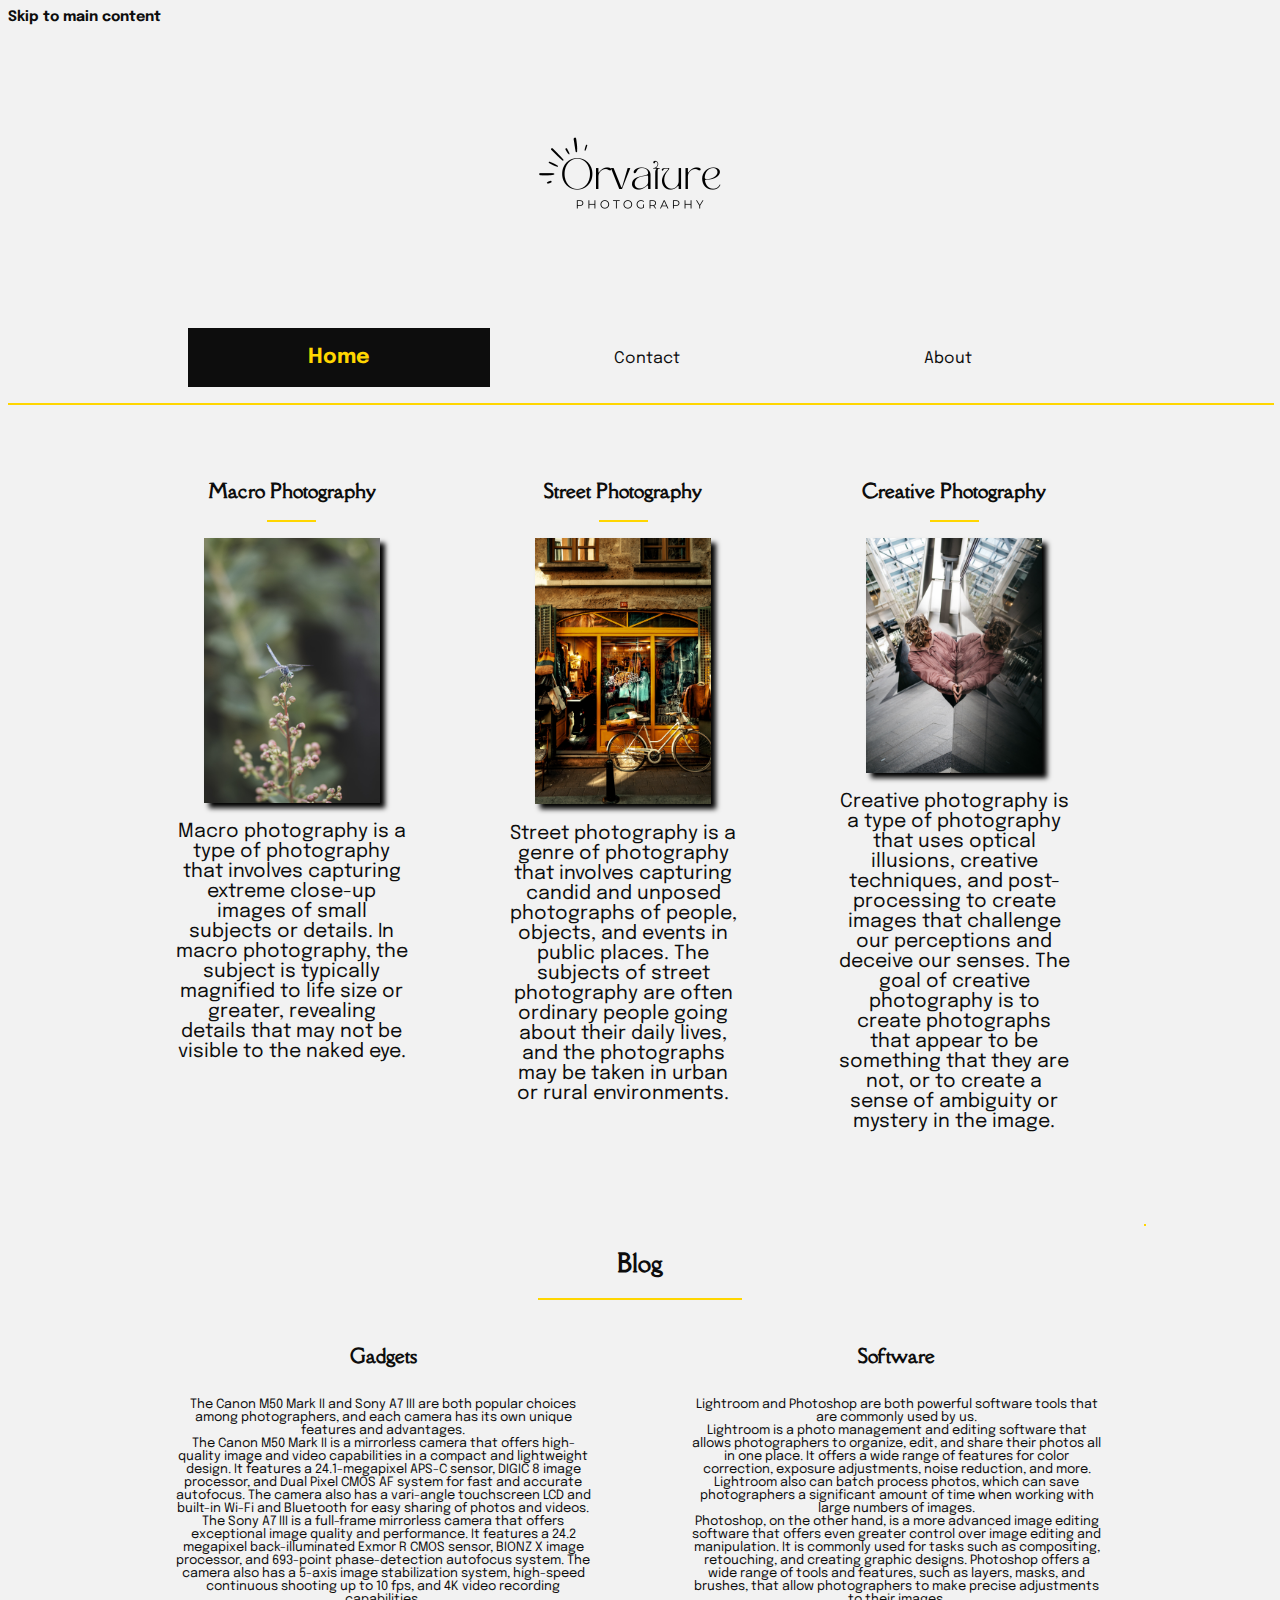
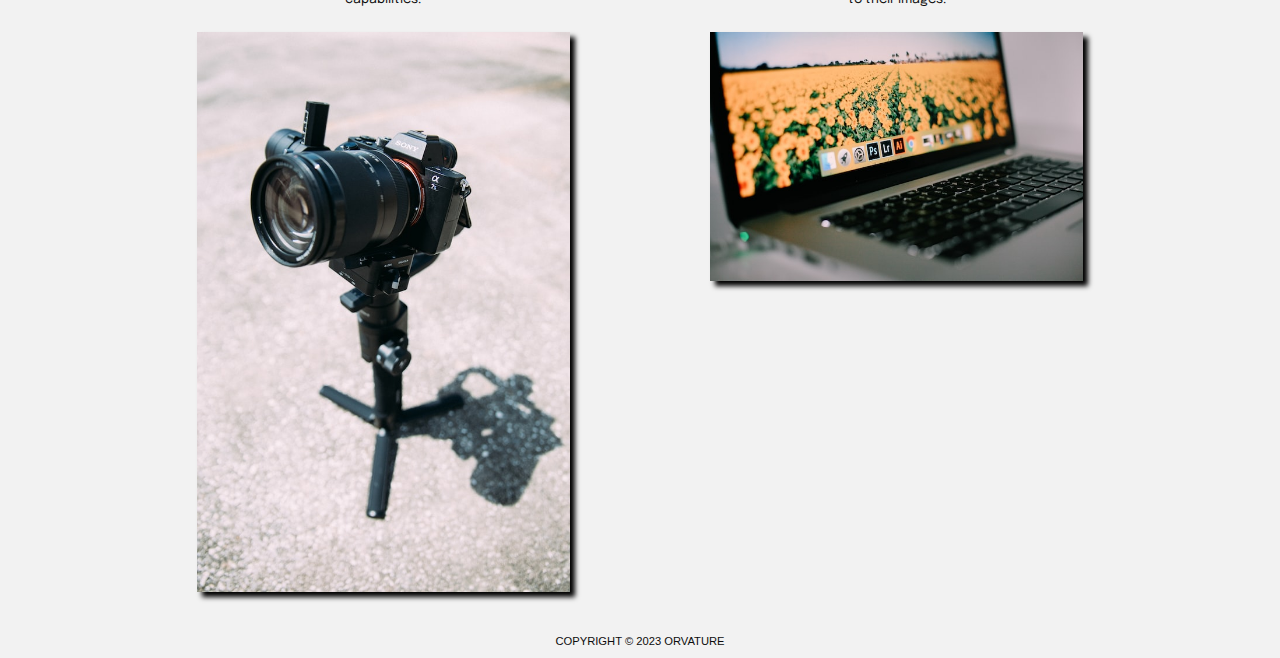
==== index.html @ 898dc538 "first commit" ====
<!DOCTYPE html>
<html lang="en">
<head>
    <meta charset="UTF-8">
    <meta http-equiv="X-UA-Compatible" content="IE=edge">
    <meta name="viewport" content="width=device-width, initial-scale=1.0">
    <title>Orvature</title>
    <!-- 
        link to google fonts
     -->
    <link rel="preconnect" href="https://fonts.googleapis.com">
    <link rel="preconnect" href="https://fonts.gstatic.com" crossorigin>
    <link href="https://fonts.googleapis.com/css2?family=Della+Respira&family=Epilogue:wght@100;200;300;400;500;600;700;800;900&display=swap" rel="stylesheet">
    <!-- 
        link to css file
     -->
    <link rel="stylesheet" href="css/main.css">
</head>
<body>
    <header role="banner">
        <!-- adds skip links -->
       <a href="#main-skip" class="skip">Skip to main content</a>
       <!-- adds wrapper to header part to center align content -->
       <div class="header_ container">
           <div class="header">
               <img class="logo" src="images/logo.png" alt="Orvature logo">
               <br>
               <div class="navigation_bar">
                   <!-- adds navigation menu for website -->
                   <nav role="menubar">
                       <ul>
                           <li role="menuitem"><a class="home" href="index.html">Home</a></li>
                           <li role="menuitem"><a href="contact.html">Contact</a></li>
                           <li role="menuitem"><a href="about.html">About</a></li>
                       </ul>
                   </nav>
               </div>
           </div>
       </div>
       <hr>
   </header>
   <main role="banner">
        <!-- adds wrapper to main content part to center align content -->
        <div class="main_container">
            <div class="photography" id="main-skip">
                <div class="macro photos">
                    <h2>Macro Photography</h2> <hr>
                   <!-- adding images which are responsive to screen size -->
                    <picture>
                        <source media="(min-width: 960px)" srcset="images/macroinsect.jpg">
                        <source media="(max-width: 960px)" srcset="images/macroinsect50w.jpg">
                        <img src="images/macroinsect.jpg" alt="images of macro photography">
                    </picture>
                    <p>Macro photography is a type of photography that involves capturing extreme close-up images of small subjects or details. In macro photography, the subject is typically magnified to life size or greater, revealing details that may not be visible to the naked eye.</p>
                </div>
                <div class="street photos">
                    <h2>Street Photography</h2> <hr>
                   <!-- adding images which are responsive to screen size -->
                    <picture>
                        <source media="(min-width: 960px)" srcset="images/street1.jpg">
                        <source media="(max-width: 960px)" srcset="images/street1_50w.jpg">
                        <img src="images/street1.jpg" alt="image of street photography">
                    </picture>
                    <p>Street photography is a genre of photography that involves capturing candid and unposed photographs of people, objects, and events in public places. The subjects of street photography are often ordinary people going about their daily lives, and the photographs may be taken in urban or rural environments.</p>
                </div>
                <div class="creative photos">
                    <h2>Creative Photography</h2> <hr>
                   <!-- adding images which are responsive to screen size -->
                    <picture>
                        <source media="(min-width: 960px)" srcset="images/creative2.jpg">
                        <source media="(max-width: 960px)" srcset="images/creative2_50w.jpg">
                        <img src="images/creative2.jpg" alt="image of creative photography">
                    </picture>
                    <p>Creative photography is a type of photography that uses optical illusions, creative techniques, and post-processing to create images that challenge our perceptions and deceive our senses. The goal of creative photography is to create photographs that appear to be something that they are not, or to create a sense of ambiguity or mystery in the image.</p>
                </div>
                <hr id="blog_hr">
            </div>
            <h2 id="blog_title">Blog</h2>
            <hr>
                <div class="blog">
                    <div class="gadgets">                    
                        <h3>Gadgets</h3>
                        <p>The Canon M50 Mark II and Sony A7 III are both popular choices among photographers, and each camera has its own unique features and advantages. <br>
                            The Canon M50 Mark II is a mirrorless camera that offers high-quality image and video capabilities in a compact and lightweight design. It features a 24.1-megapixel APS-C sensor, DIGIC 8 image processor, and Dual Pixel CMOS AF system for fast and accurate autofocus. The camera also has a vari-angle touchscreen LCD and built-in Wi-Fi and Bluetooth for easy sharing of photos and videos. <br>
                            The Sony A7 III is a full-frame mirrorless camera that offers exceptional image quality and performance. It features a 24.2 megapixel back-illuminated Exmor R CMOS sensor, BIONZ X image processor, and 693-point phase-detection autofocus system. The camera also has a 5-axis image stabilization system, high-speed continuous shooting up to 10 fps, and 4K video recording capabilities.
                        </p>
                        <img src="images/a7iii.jpg" alt="photo of sony">
                    </div>
                    <div class="softwares">
                        <h3>Software</h3>
                        <p>Lightroom and Photoshop are both powerful software tools that are commonly used by us. <br>
                            Lightroom is a photo management and editing software that allows photographers to organize, edit, and share their photos all in one place. It offers a wide range of features for color correction, exposure adjustments, noise reduction, and more. Lightroom also can batch process photos, which can save photographers a significant amount of time when working with large numbers of images. <br>
                            Photoshop, on the other hand, is a more advanced image editing software that offers even greater control over image editing and manipulation. It is commonly used for tasks such as compositing, retouching, and creating graphic designs. Photoshop offers a wide range of tools and features, such as layers, masks, and brushes, that allow photographers to make precise adjustments to their images.
                        </p>
                        <img src="images/adobe.jpg" alt="photo of adobe">   
                    </div>


                </div>
        </div>
    </main>
   <footer role="banner">
    <!-- adds wrapper to footer part to center align content -->
    <div class="footer_conatiner">
        <div class="foot">
            <p>COPYRIGHT © 2023 ORVATURE </p>
        </div>
    </div>
</footer>
</body>
</html>
---- css/main.css ----
/* basic style for whole website  */
body{
    font-family: 'Epilogue', sans-serif;
    color: #0d0d0d;
    background-color: #f2f2f2;
}

/* 
fonts used :

font-family: 'Della Respira', serif;
font-family: 'Epilogue', sans-serif;
 */

.header_container{
    width: 100%;
    margin: auto;
    justify-content: center;
}

.navigation_bar {
    width: 100%;
    text-align: center;
}

.logo{
    width: 35%;
    padding-top: 20px;
    margin-left: auto;
    margin-right: auto;
    display: block;
}

ul{
    padding: 0%;
}

.navigation_bar ul li{
    list-style-type: none;
}

.navigation_bar a {
    color: #0d0d0d;
    display: block;
    padding: 15px;
    text-decoration: none;
    font-family: 'Epilogue', sans-serif;
    transition: 0.25s ease-in-out;
}

.navigation_bar a:hover {
    color: #FFD600;
    font-size: 1.2rem;
    
}

.navigation_bar a.home{
    background-color: #0d0d0d;
    color: #FFD600;
    font-weight: 700;
}

/* customsing skip links for screen reader */
.skip {
    left: -10000px;
    top: auto;
    width: 1px;
    height: 1px;
    text-decoration: none;
    color: #0d0d0d;
    font-weight: 700;
    font-size: 0.9rem;
}

.skip:focus {
    position: static;
    width: auto;
    height: auto;
}

.foot{
    font-family: 'Gill Sans', 'Gill Sans MT', Calibri, 'Trebuchet MS', sans-serif;
    font-weight: 100;
    text-align: center;
    font-size: 0.7rem;
    padding-top: 2rem;
}

/* home page */

.photos picture img{
    width: 75%;
    margin-top: 1rem;
    margin: 1rem auto auto auto;
    justify-content: center;
    display: flex;
    box-shadow: 5px 5px 5px black;
}

.blog img{
    width: 75%;
    margin-top: 1rem;
    margin: 1rem auto auto auto;
    justify-content: center;
    display: flex;
    box-shadow: 5px 5px 5px black;
}

.photos,.blog h2,h3{
    text-align: center;
}

.photos,.blog p{
    display: block;
    top: 10%;
    bottom: 10%;
    padding: 2.5rem;
    text-align: center;
}

h1,h2,h3,h4,h5,h6{
    font-family: 'Della Respira', serif;
}

.photos,.blog p{
    text-align: center;
    font-size: 0.8rem;
}

header hr{
    margin: 1rem 0;
    width: 100%;
}

#blog_title{
    text-align: center;
}

.blog h3{
    padding-top: 1.5rem;
}

.blog p{
    padding: 10px 40px;
}
hr{
    border: 1px solid #FFD600;
    margin: auto;
    width: 20%;
    justify-content: center;
    display: flex;
}


/* contact page */

.contactbox {
    width: 100%;
    font-weight: 600;
    font-size: 1.2rem;

}

.forminput {
    width: 99.5%;
    height: 1.5rem;
    font-size: 18px;
}

.forminput:focus{
    background-color: #fbffff;
    color: black;
}

.formmessageinput:focus{
    background-color: #fbffff;
    color: black;
}

.formmessageinput {
    width: 99.5%;
    font-size: 18px;
    height: 5rem;
}

.formbutton {
    color: #FFD600;
    background-color: #0D0D0D;
    font-family: 'Gill Sans', 'Gill Sans MT', Calibri, 'Trebuchet MS', sans-serif;
    margin: 0.7rem;
    border: 1px solid transparent;
    padding: 0.1rem 1rem;
    font-size: 1.1rem;
    font-weight: 600;
    border-radius: 0.3rem;
    transition: ease-in-out 0.5s;
}

.formbutton:hover{
    translate: x-axis 5rem;
    padding: 0.5rem 1rem;
    font-size: 1.5rem;
    border-radius: 1.6rem;
}
 

.formbutton:active{
    background-color: #FFD600;
    color: #0d0d0d;
}

.contactbox{
    position: relative;
}

.formbutton{
    position: absolute;
    margin-left: 40%;
    transform: translateY(-50%);
    transform: translateY(-50%);
}

/* about us  page */
 
.ceo{
    justify-content: center;
    display: flex;
}

 .ceo img{
    width: 75%;
    box-shadow: 5px 5px 5px black;
}

#aboutush2{
    text-align: center;
}

.ceo_bio{
    display: block;
    top: 10%;
    bottom: 10%;
    padding: 2.5rem;
    text-align: center;
}
 

 

@media screen and (min-width: 960px) {
    /* resizing logo */
    .logo{
        width: 250px;
    }

    /* aligning navbar to right */
    header{
        justify-content: space-between;
        margin: auto;
    }

    .navigation_bar {
        text-align: center;
    }

    .navigation_bar ul li {
        display: inline-block;
        text-decoration: none;
        justify-content: space-between;
        margin: auto;
    }

    .navigation_bar a {
        padding: 1.2rem 7.5rem;
    }

    
    .navigation_bar a.home {
        font-weight: 700;
        font-size: 1.3rem;
    }

    /* aligning content in header with wraper */
    .header_container{
        width: 84%;
        margin: auto;
        justify-content: center;
    }

    /* aligning content in main and footer with wraper */
    .main_container,.footer_container{
        width: 80%;
        margin: auto;
        justify-content: center;
    }

    .macro{ grid-area: p1}
    .street{ grid-area: p2;}
    .creative{ grid-area: p3;}
    #blog_hr{grid-area: h1}
    .gadgets{grid-area: b1;}
    .softwares{grid-area: b2;}

    .photography{
        display: grid;
        grid-template-columns: repeat(6,1fr);
        grid-template-areas: 
        'p1 p1 p2 p2 p3 p3'
        ;
        gap: 1rem;
    }

    .blog{
        display: grid;
        grid-template-columns: repeat(6,1fr);
        grid-template-areas: 
        'b1 b1 b1 b2 b2 b2'
        ;
        gap: 1rem;
    }

    .photos p{
        font-size: 1.2rem;
    }


    /* 
    adds style to contact page
    */

    /* conatct page */
    .details{ grid-area: u1}
    .location{ grid-area: f1}
    .conatctbox{ grid-area: f2;}

    .contact{
        display: grid;
        grid-template-columns: repeat(2,1fr); 
        grid-template-rows: repeat(2,1fr);
        grid-template-areas: 
        'f1 f2'
        'u1 u1'
        ;
        gap: 1rem;
    }

    /* 
    adds style to about page
    */



    .ceo_bio{ grid-area: g1;}
    .ceo{ grid-area: g2;}
    .ceo img{
        height: fit-content;
    }
    
    
    .photographer{
        display: grid;
        grid-template-columns: repeat(2,1fr);
        grid-template-areas: 'g1 g2';
        gap: 1rem;
        font-size: 1.1rem;
    }

    /* 
    adding animations
     */

    .ceo_bio p::before {  
        transform: scaleX(0);
        transform-origin: bottom right;
      }
      
    .ceo_bio p:hover::before {
        transform: scaleX(1);
        transform-origin: bottom left;
      }
      
    .ceo_bio p::before {
        content: " ";
        display: block;
        position: absolute;
        top: 0; right: 0; bottom: 0; left: 0;
        inset: 0 0 0 0;
        background: #FFD600;
        z-index: -1;
        transition: transform .4s ease;
      }
      
    .ceo_bio p{
        position: relative;
      }
    
      }
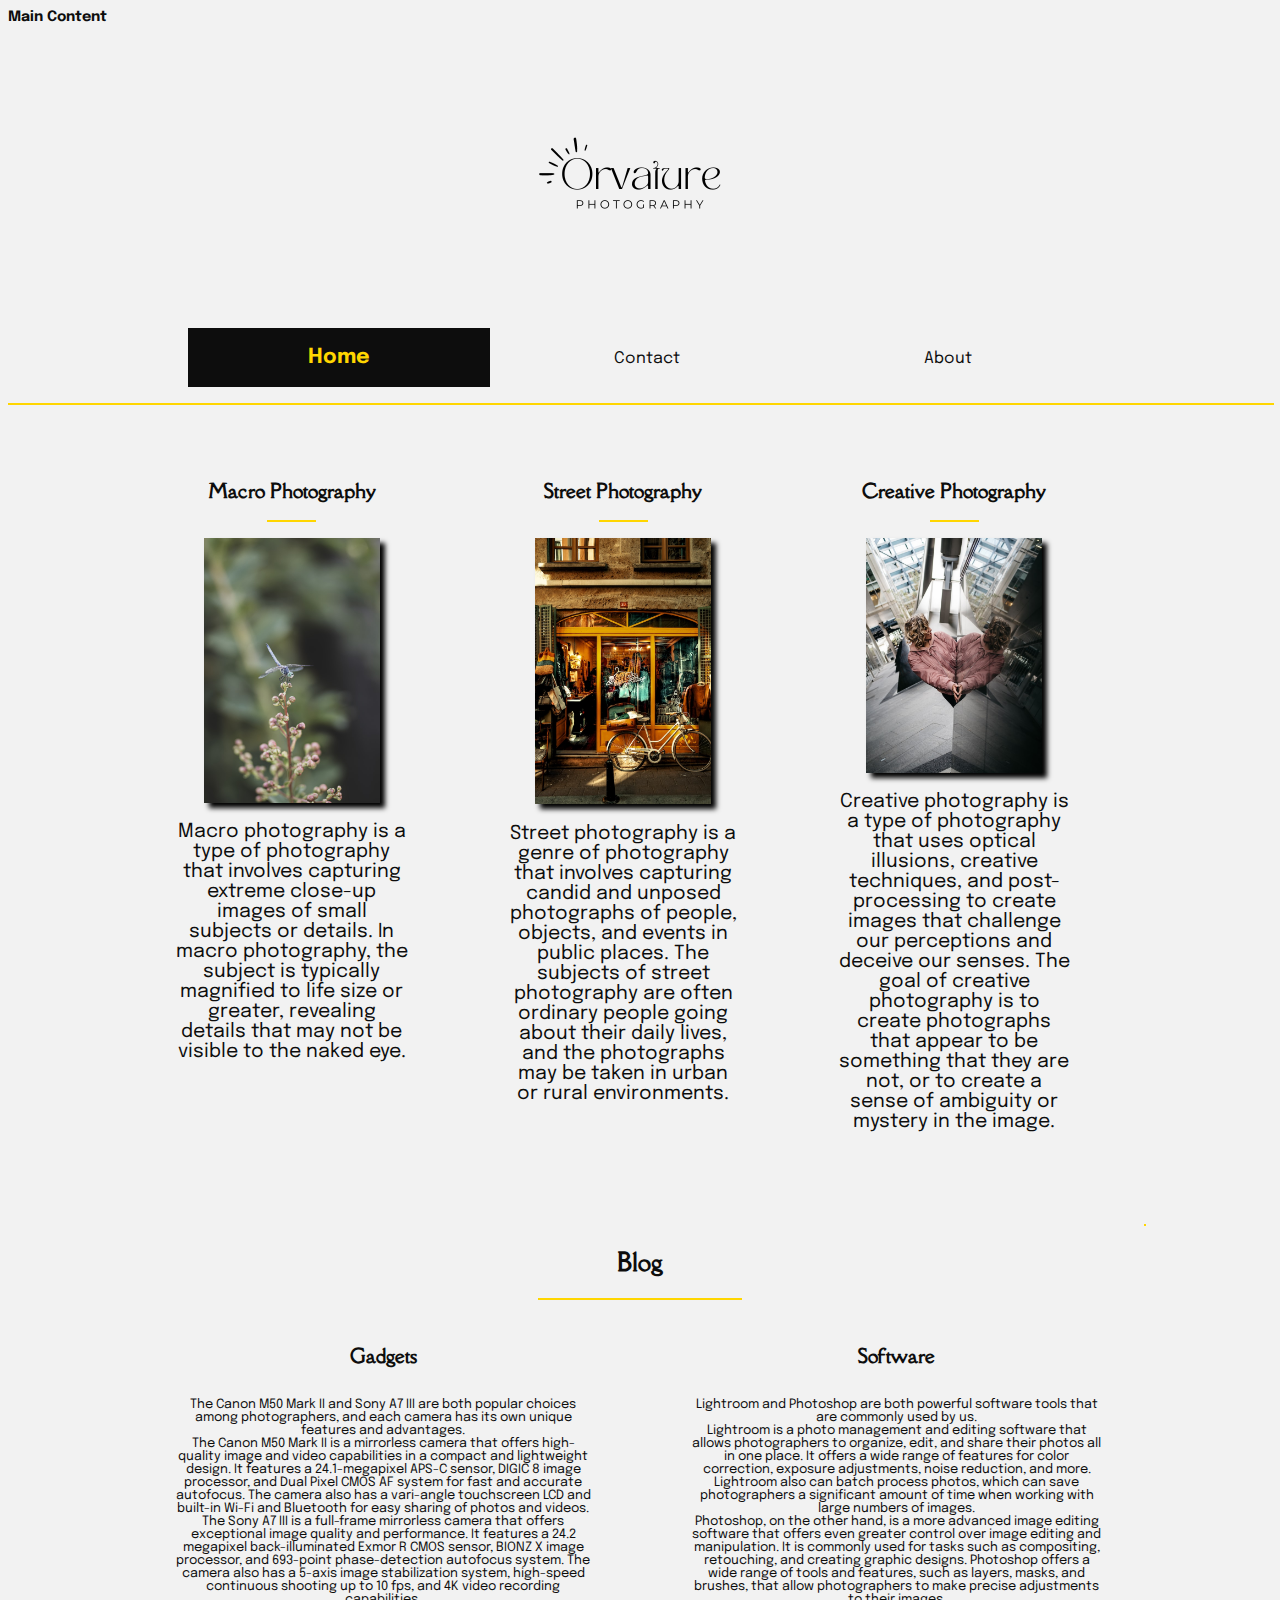
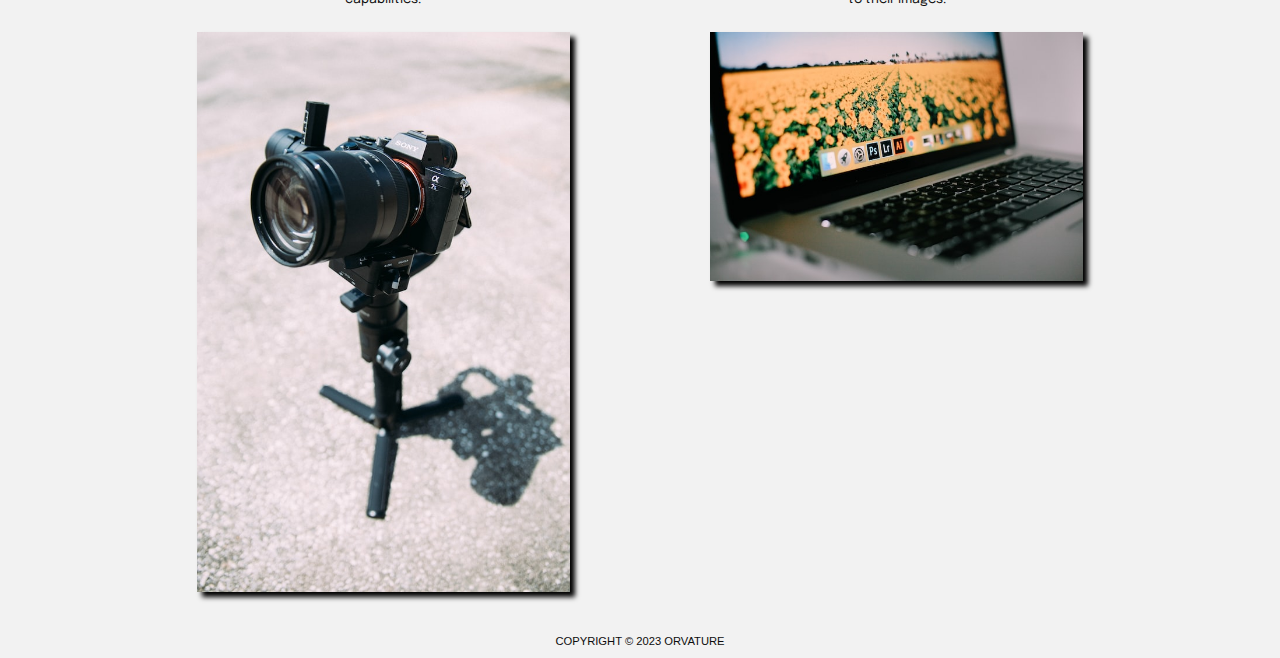
==== commit 19bc0ec5: "final commit" ====
--- a/index.html
+++ b/index.html
@@ -19,7 +19,7 @@
 <body>
     <header role="banner">
         <!-- adds skip links -->
-       <a href="#main-skip" class="skip">Skip to main content</a>
+       <a href="#main-skip" class="skip">Main Content</a>
        <!-- adds wrapper to header part to center align content -->
        <div class="header_ container">
            <div class="header">
--- a/css/main.css
+++ b/css/main.css
@@ -287,12 +287,13 @@
         justify-content: center;
     }
 
-    /* aligning content in main and footer with wraper */
+    /* aligning content in main and footer from wraper */
     .main_container,.footer_container{
         width: 80%;
         margin: auto;
         justify-content: center;
     }
+
 
     .macro{ grid-area: p1}
     .street{ grid-area: p2;}
